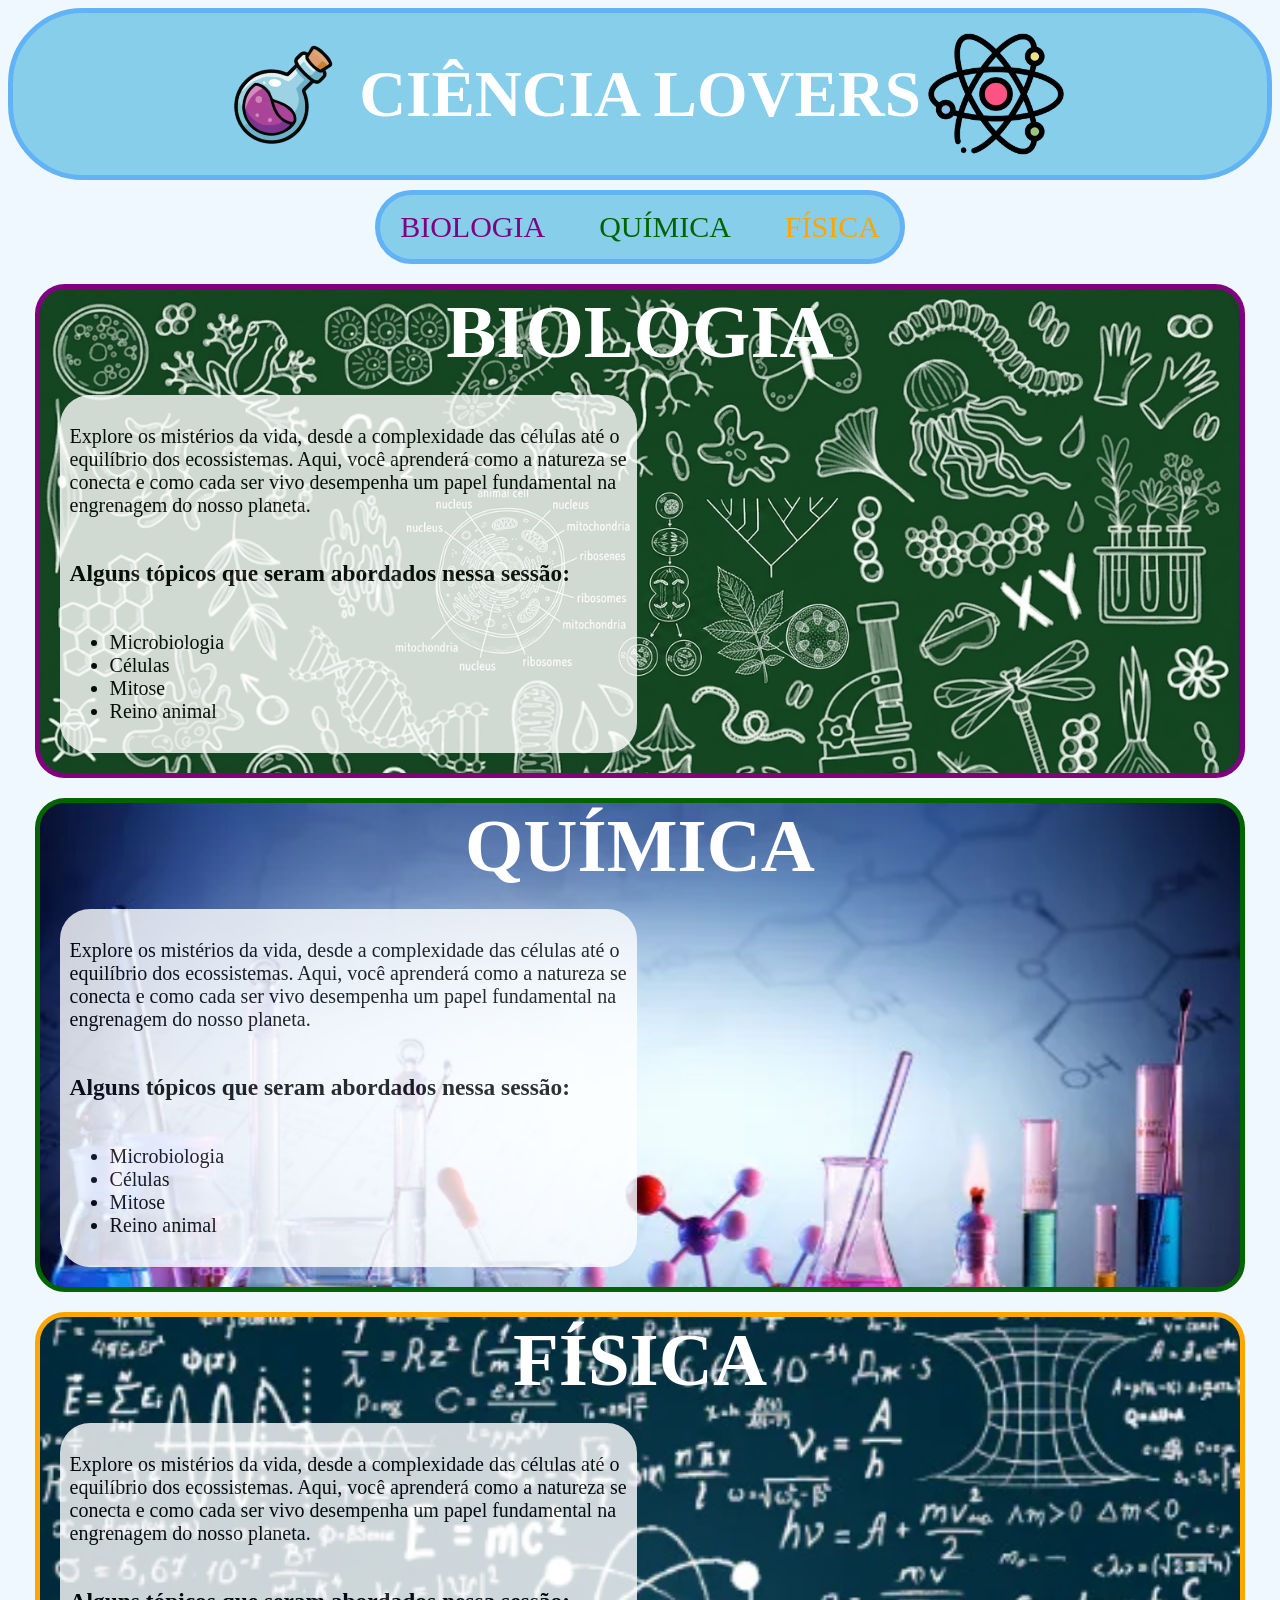
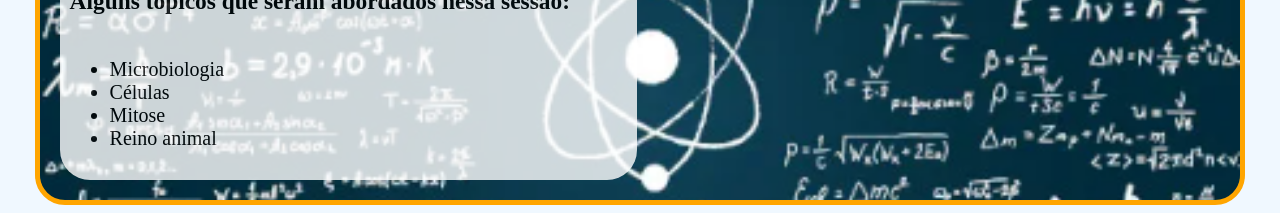
==== index.html @ 88e7d760 "first commit" ====
<!DOCTYPE html>
<html lang="pt-br">

<head>
    <meta charset="UTF-8">
    <meta name="viewport" content="width=device-width, initial-scale=1.0">
    <link rel="stylesheet" href="style.css" type="text/css">
    <title>Início</title>
</head>

<body>
    <header>
        <img src="Poçãos.png" alt="Foto poção" class="Img1">
        <h1>Ciência Lovers</h1>
        <img src="Átomo.png" alt="Foto átomo">
    </header>
    <nav>
        <a href="#bio" class="materias b">Biologia</a>
        <a href="#qui" class="materias q">Química</a>
        <a href="#fis" class="materias f">Física</a>
    </nav>
    <section class="secao biologia" id="bio">
        <h2 class="titulo">BIOLOGIA</h2>
        <div class="conteudo">
            <div class="texto">
                <p>Explore os mistérios da vida, desde a complexidade das células até o <br>
                    equilíbrio dos ecossistemas. Aqui, você aprenderá como a natureza se <br>
                    conecta e como cada ser vivo desempenha um papel fundamental na <br>
                    engrenagem do nosso planeta.
                </p>
                <h3>Alguns tópicos que seram abordados nessa sessão: </h3>
                <ul>
                    <li>Microbiologia</li>
                    <li>Células</li>
                    <li>Mitose</li>
                    <li>Reino animal</li>
                </ul>
            </div>
        </div>
    </section>
    <section class="secao quimica" id="qui">
        <h2 class="titulo">QUÍMICA</h2>
        <div class="conteudo">
            <div class="texto">
                <p>Explore os mistérios da vida, desde a complexidade das células até o <br>
                    equilíbrio dos ecossistemas. Aqui, você aprenderá como a natureza se <br>
                    conecta e como cada ser vivo desempenha um papel fundamental na <br>
                    engrenagem do nosso planeta.
                </p>
                <h3>Alguns tópicos que seram abordados nessa sessão: </h3>
                <ul>
                    <li>Microbiologia</li>
                    <li>Células</li>
                    <li>Mitose</li>
                    <li>Reino animal</li>
                </ul>
            </div>
        </div>
    </section>
    <section class="secao fisica" id="fis">
        <h2 class="titulo">FÍSICA</h2>
        <div class="conteudo">
            <div class="texto">
                <p>Explore os mistérios da vida, desde a complexidade das células até o <br>
                    equilíbrio dos ecossistemas. Aqui, você aprenderá como a natureza se <br>
                    conecta e como cada ser vivo desempenha um papel fundamental na <br>
                    engrenagem do nosso planeta.
                </p>
                <h3>Alguns tópicos que seram abordados nessa sessão: </h3>
                <ul>
                    <li>Microbiologia</li>
                    <li>Células</li>
                    <li>Mitose</li>
                    <li>Reino animal</li>
                </ul>
            </div>
        </div>
    </section>
</body>

</html>
---- style.css ----
body {
    background-color: aliceblue;
}
header {
    display: flex;
    justify-content: center;
    align-items: center;
    background-color: skyblue;
    border: 5px solid rgba(98, 179, 245, 1);
    border-radius: 75px
}
header h1 {
    font-size: 65px;
    text-transform: uppercase;
    color: white;
}
header img {
    width: 150px;
}
.Img1{
    transform: rotate(45deg);
}
.materias {
    text-transform: uppercase;
    font-size: 30px;
    text-decoration: none;
}

.b:link, .b:visited { color: purple }
.q:link, .q:visited { color: darkgreen}
.f:link, .f:visited{ color: orange }

nav {
    display: block;
    align-items: center;
    text-align: center;
    background-color: skyblue;
    border: 5px solid rgba(98, 179, 245, 1);
    border-radius: 75px;
    width: fit-content;
    margin-top: 10px;
    margin-left: auto;
    margin-right: auto;
    word-spacing: 50px;
    padding: 15px 20px 15px 20px;
}
nav h1 {
    color: white;
}

.biologia { background-color: orchid; }
.quimica { background-color: greenyellow; }
.fisica { background-color: orange; }

.secao {
    margin-top: 20px;
    border-radius: 30px;
    align-items: center;
    width: 95%;
    margin-left: auto;
    margin-right: auto;
    color: black;
}

.titulo {
    margin-top: 0;
    margin-bottom: 0;
    font-size: 75px;
    text-align: center;
    color: white;
}

.conteudo {
    display: flex;
    flex-direction: row;
    padding: 20px;
    align-items: center;
}

.texto {
    display: flex;
    flex-direction: column;
    font-size:20px;
    background-color: white;
    border-radius: 30px;
    padding: 10px;
    filter: opacity(0.8);
}

.biologia { 
    background-image: url('bio.png');
    background-repeat: no-repeat;
    background-size: cover;
    border: 5px solid purple;
}
.quimica {
    background-image: url('qui.webp');
    background-repeat: no-repeat;
    background-size: cover;
    border: 5px solid darkgreen;
}
.fisica {
    background-image: url('fis.png');
    background-repeat: no-repeat;
    background-size: cover;
    border: 5px solid orange;
}




@media (max-width: 768px) {
    .titulo {
    margin-top: 0;
    margin-bottom: 0;
    font-size: 75px;
    text-align: center;
    color: pink;
}
}
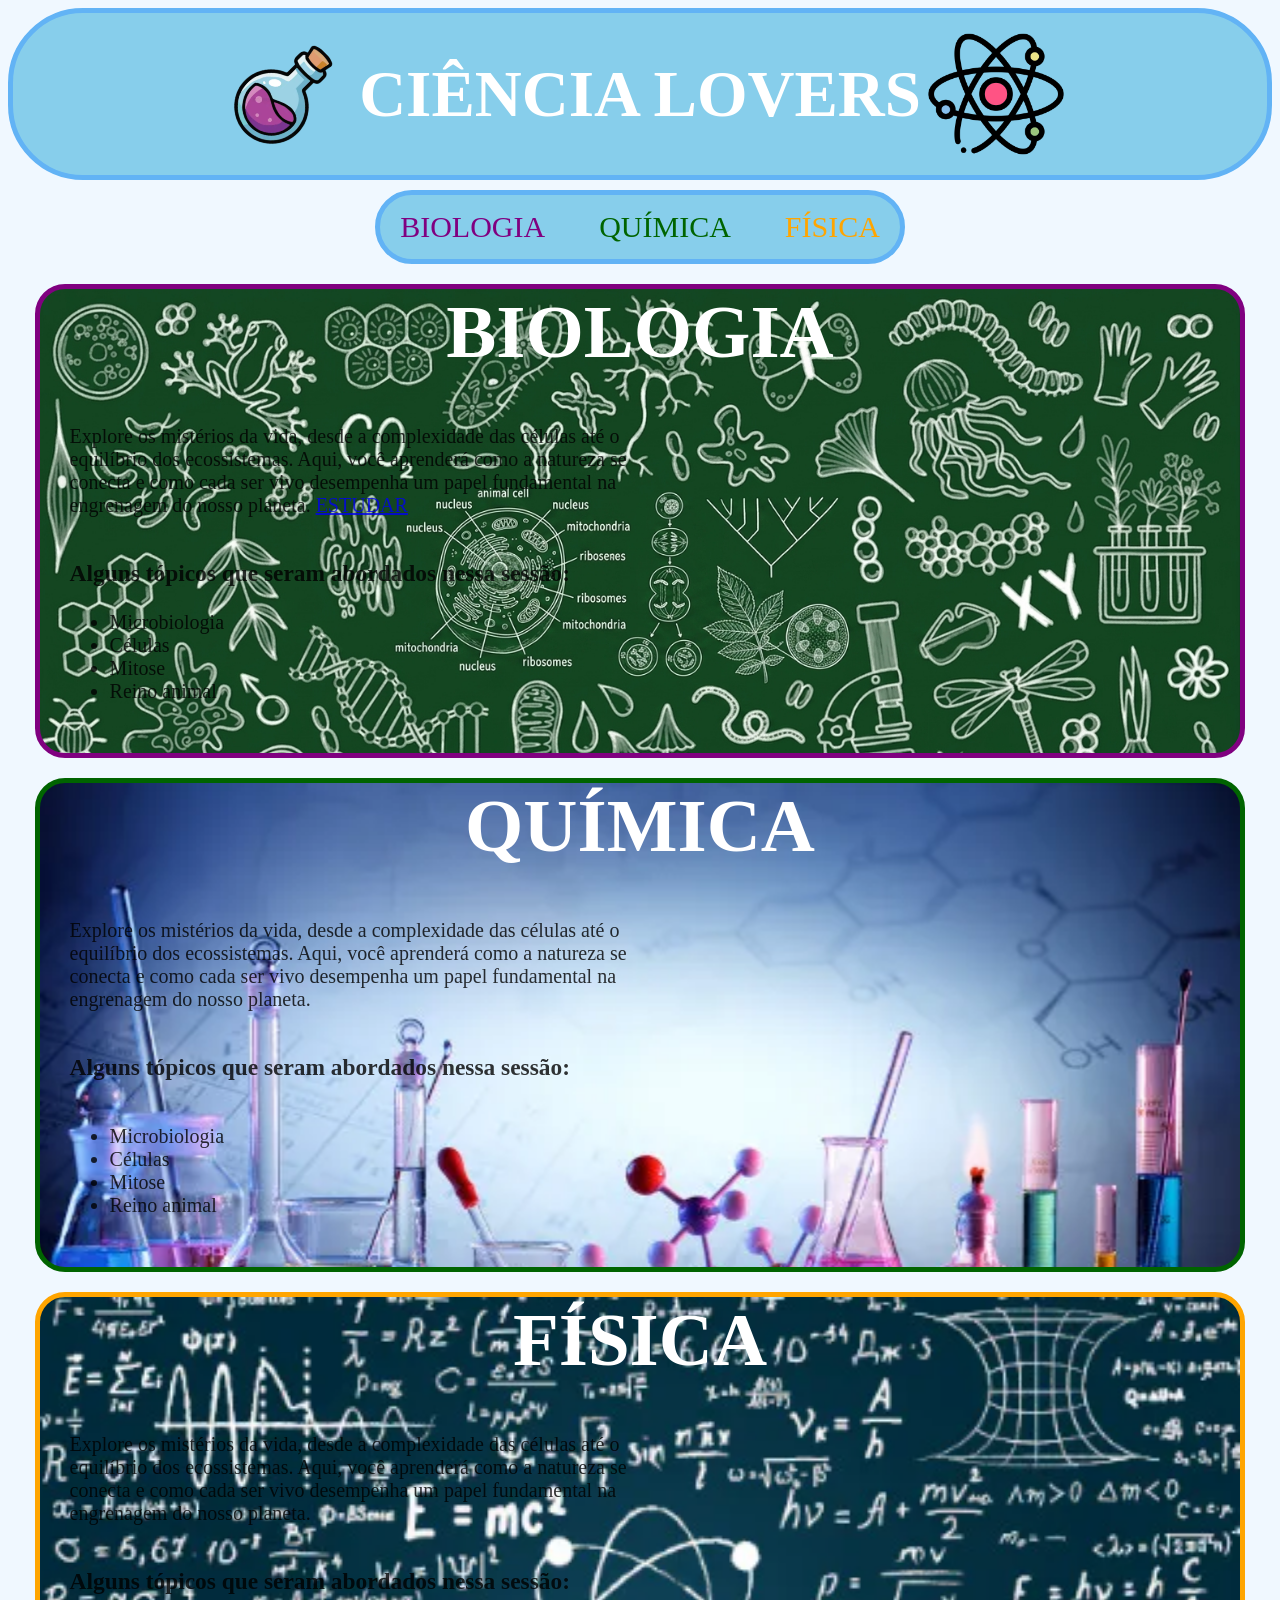
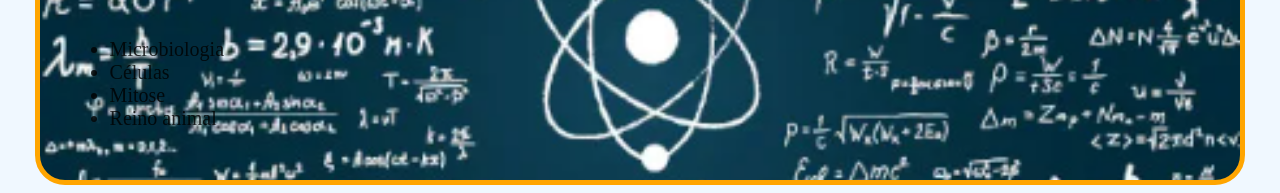
==== commit dcf97db2: "at" ====
--- a/index.html
+++ b/index.html
@@ -23,18 +23,23 @@
         <h2 class="titulo">BIOLOGIA</h2>
         <div class="conteudo">
             <div class="texto">
-                <p>Explore os mistérios da vida, desde a complexidade das células até o <br>
-                    equilíbrio dos ecossistemas. Aqui, você aprenderá como a natureza se <br>
-                    conecta e como cada ser vivo desempenha um papel fundamental na <br>
-                    engrenagem do nosso planeta.
-                </p>
-                <h3>Alguns tópicos que seram abordados nessa sessão: </h3>
-                <ul>
-                    <li>Microbiologia</li>
-                    <li>Células</li>
-                    <li>Mitose</li>
-                    <li>Reino animal</li>
-                </ul>
+                <div class="caixa1">
+                    <p>Explore os mistérios da vida, desde a complexidade das células até o <br>
+                        equilíbrio dos ecossistemas. Aqui, você aprenderá como a natureza se <br>
+                        conecta e como cada ser vivo desempenha um papel fundamental na <br>
+                        engrenagem do nosso planeta.
+                        <a href="biologia.html" class="estudar">ESTUDAR</a>
+                    </p>
+                </div>
+                <div class="caixa2">
+                    <h3>Alguns tópicos que seram abordados nessa sessão: </h3>
+                    <ul>
+                        <li>Microbiologia</li>
+                        <li>Células</li>
+                        <li>Mitose</li>
+                        <li>Reino animal</li>
+                    </ul>
+                </div>
             </div>
         </div>
     </section>
--- a/style.css
+++ b/style.css
@@ -1,7 +1,7 @@
-
 body {
     background-color: aliceblue;
 }
+
 header {
     display: flex;
     justify-content: center;
@@ -10,26 +10,41 @@
     border: 5px solid rgba(98, 179, 245, 1);
     border-radius: 75px
 }
+
 header h1 {
     font-size: 65px;
     text-transform: uppercase;
     color: white;
 }
+
 header img {
     width: 150px;
 }
-.Img1{
+
+.Img1 {
     transform: rotate(45deg);
 }
+
 .materias {
     text-transform: uppercase;
     font-size: 30px;
     text-decoration: none;
 }
 
-.b:link, .b:visited { color: purple }
-.q:link, .q:visited { color: darkgreen}
-.f:link, .f:visited{ color: orange }
+.b:link,
+.b:visited {
+    color: purple
+}
+
+.q:link,
+.q:visited {
+    color: darkgreen
+}
+
+.f:link,
+.f:visited {
+    color: orange
+}
 
 nav {
     display: block;
@@ -45,13 +60,18 @@
     word-spacing: 50px;
     padding: 15px 20px 15px 20px;
 }
-nav h1 {
-    color: white;
-}
-
-.biologia { background-color: orchid; }
-.quimica { background-color: greenyellow; }
-.fisica { background-color: orange; }
+
+.biologia {
+    background-color: orchid;
+}
+
+.quimica {
+    background-color: greenyellow;
+}
+
+.fisica {
+    background-color: orange;
+}
 
 .secao {
     margin-top: 20px;
@@ -81,25 +101,27 @@
 .texto {
     display: flex;
     flex-direction: column;
-    font-size:20px;
-    background-color: white;
+    font-size: 20px;
+    background-color: transparent;
     border-radius: 30px;
     padding: 10px;
     filter: opacity(0.8);
 }
 
-.biologia { 
+.biologia {
     background-image: url('bio.png');
     background-repeat: no-repeat;
     background-size: cover;
     border: 5px solid purple;
 }
+
 .quimica {
     background-image: url('qui.webp');
     background-repeat: no-repeat;
     background-size: cover;
     border: 5px solid darkgreen;
 }
+
 .fisica {
     background-image: url('fis.png');
     background-repeat: no-repeat;
@@ -111,11 +133,143 @@
 
 
 @media (max-width: 768px) {
+    body {
+        background-color: white;
+    }
+
+    header {
+        display: flex;
+        justify-content: center;
+        align-items: center;
+        background-color: skyblue;
+        border: 5px solid rgba(98, 179, 245, 1);
+        border-radius: 75px
+    }
+
+    header h1 {
+        font-size: 25px;
+        text-transform: uppercase;
+        color: white;
+    }
+
+    header img {
+        width: 50px;
+    }
+
+    .Img1 {
+        transform: rotate(45deg);
+    }
+
+    .materias {
+        text-transform: uppercase;
+        font-size: 30px;
+        text-decoration: none;
+    }
+
+    .b:link,
+    .b:visited {
+        color: purple
+    }
+
+    .q:link,
+    .q:visited {
+        color: darkgreen
+    }
+
+    .f:link,
+    .f:visited {
+        color: orange
+    }
+
+    nav {
+        display: block;
+        align-items: center;
+        text-align: center;
+        background-color: skyblue;
+        border: 5px solid rgba(98, 179, 245, 1);
+        border-radius: 75px;
+        width: fit-content;
+        margin-top: 10px;
+        margin-left: auto;
+        margin-right: auto;
+        word-spacing: 50px;
+        padding: 15px 20px 15px 20px;
+    }
+
+    .biologia {
+        background-color: orchid;
+    }
+
+    .quimica {
+        background-color: greenyellow;
+    }
+
+    .fisica {
+        background-color: orange;
+    }
+
+    .secao {
+        margin-top: 20px;
+        border-radius: 30px;
+        align-items: center;
+        width: 95%;
+        margin-left: auto;
+        margin-right: auto;
+        color: black;
+    }
+
     .titulo {
-    margin-top: 0;
-    margin-bottom: 0;
-    font-size: 75px;
-    text-align: center;
-    color: pink;
-}
+        margin-top: 0;
+        margin-bottom: 0;
+        font-size: 60px;
+        text-align: center;
+        color: white;
+    }
+
+    .conteudo {
+        display: flex;
+        flex-direction: row;
+        padding: 20px;
+        align-items: center;
+    }
+
+    .texto {
+        display: flex;
+        flex-direction: row;
+        align-items: stretch;
+        width: 100%;
+    }
+    
+    .caixa1, .caixa2 {
+        font-size: 20px;
+        background-color: white;
+        border-radius: 30px;
+        padding: 5px;
+        filter: opacity(0.8);
+        flex: 1;
+        margin: 3px;
+        box-shadow: 0 0 30px rgba(0, 0, 0, 0.9); 
+    }
+
+    .biologia {
+        background-image: url('bio.png');
+        background-repeat: no-repeat;
+        background-size: cover;
+        border: 5px solid purple;
+    }
+
+    .quimica {
+        background-image: url('qui.webp');
+        background-repeat: no-repeat;
+        background-size: cover;
+        border: 5px solid darkgreen;
+    }
+
+    .fisica {
+        background-image: url('fis.png');
+        background-repeat: no-repeat;
+        background-size: cover;
+        border: 5px solid orange;
+    }
+
 }
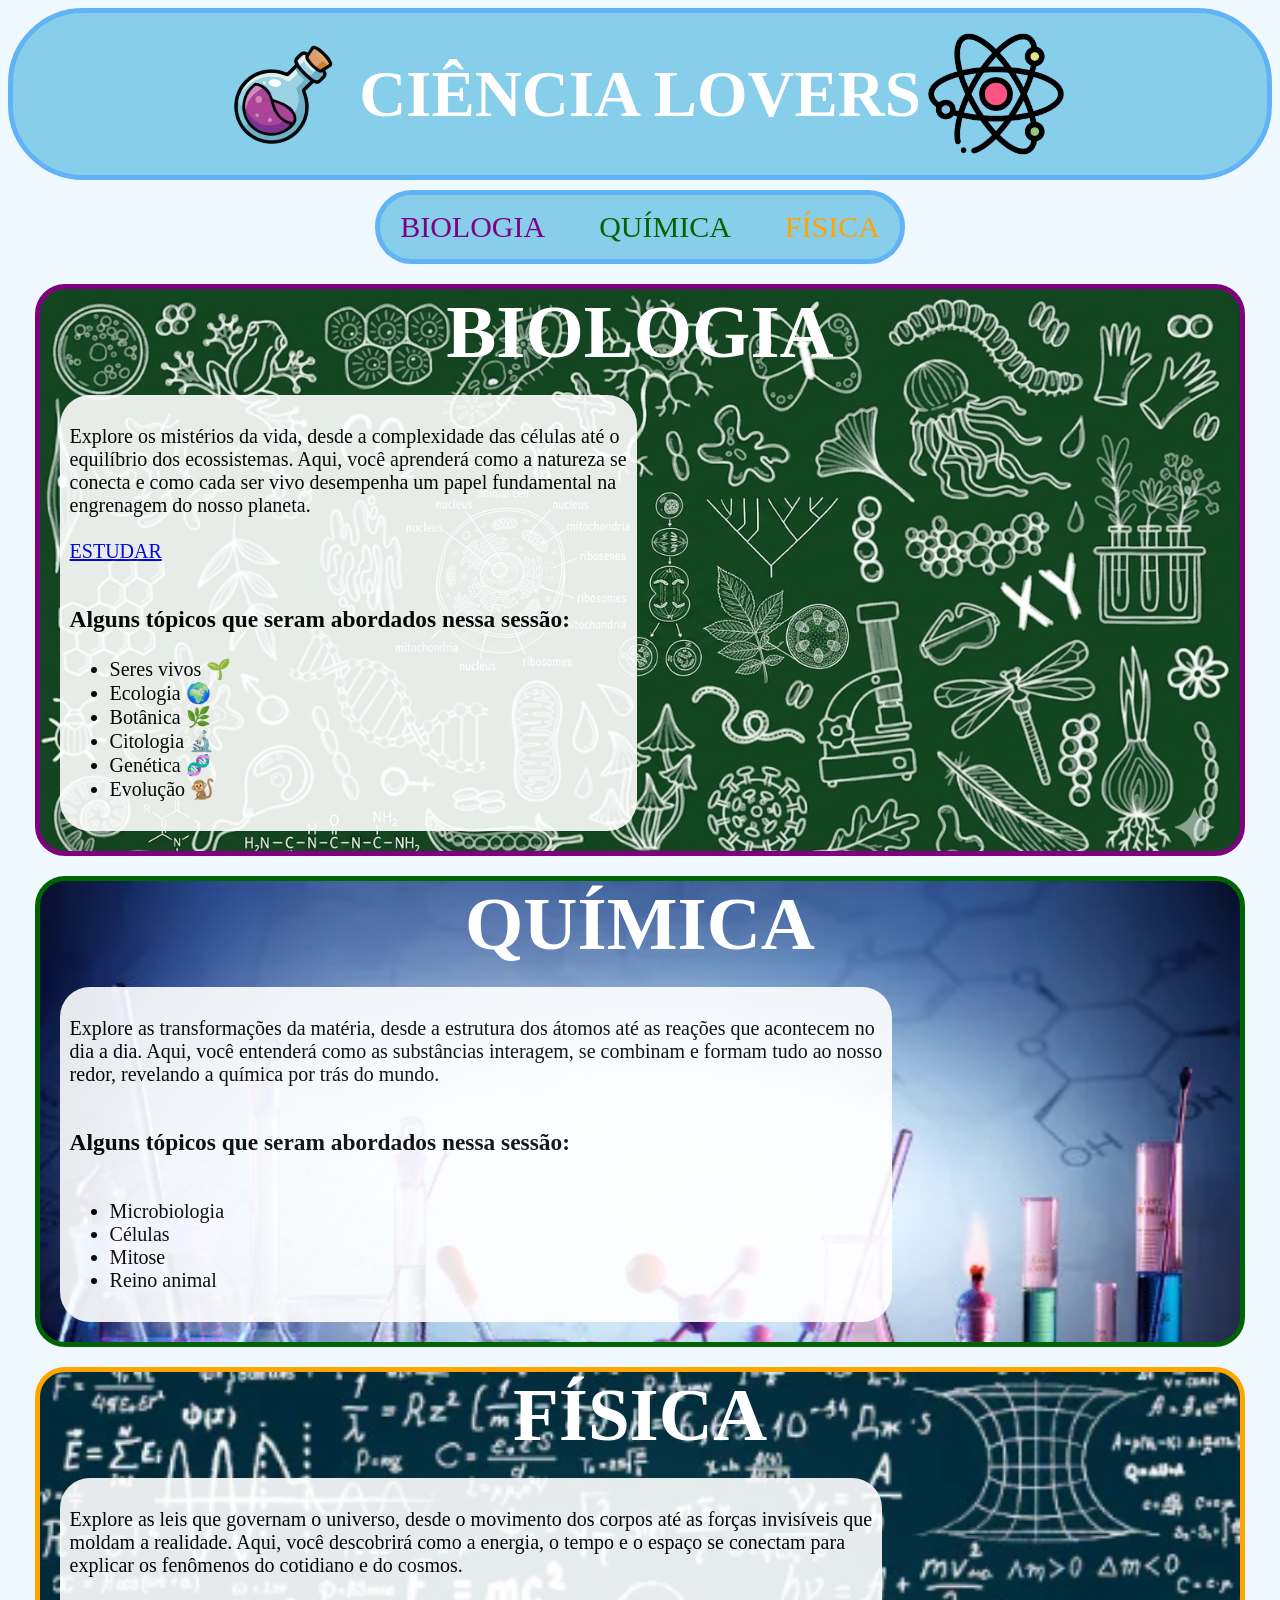
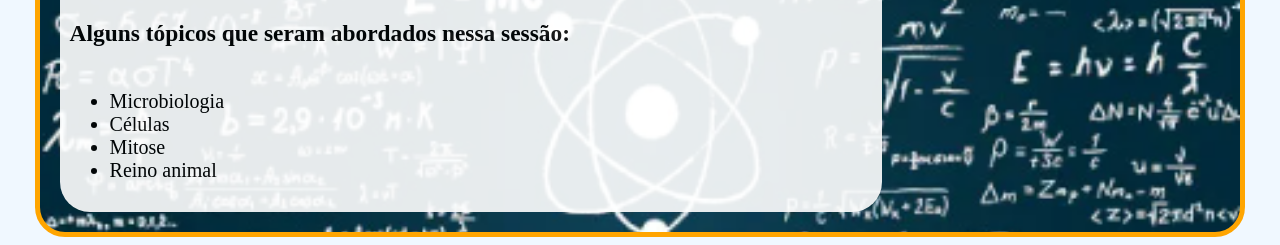
==== commit 0f49eaef: "l" ====
--- a/index.html
+++ b/index.html
@@ -27,17 +27,19 @@
                     <p>Explore os mistérios da vida, desde a complexidade das células até o <br>
                         equilíbrio dos ecossistemas. Aqui, você aprenderá como a natureza se <br>
                         conecta e como cada ser vivo desempenha um papel fundamental na <br>
-                        engrenagem do nosso planeta.
+                        engrenagem do nosso planeta. <br><br>
                         <a href="biologia.html" class="estudar">ESTUDAR</a>
                     </p>
                 </div>
                 <div class="caixa2">
                     <h3>Alguns tópicos que seram abordados nessa sessão: </h3>
                     <ul>
-                        <li>Microbiologia</li>
-                        <li>Células</li>
-                        <li>Mitose</li>
-                        <li>Reino animal</li>
+                        <li>Seres vivos 🌱</li>
+                        <li>Ecologia 🌍</li>
+                        <li>Botânica 🌿</li>
+                        <li>Citologia 🔬</li>
+                        <li>Genética 🧬</li>
+                        <li>Evolução 🐒</li>
                     </ul>
                 </div>
             </div>
@@ -47,10 +49,11 @@
         <h2 class="titulo">QUÍMICA</h2>
         <div class="conteudo">
             <div class="texto">
-                <p>Explore os mistérios da vida, desde a complexidade das células até o <br>
-                    equilíbrio dos ecossistemas. Aqui, você aprenderá como a natureza se <br>
-                    conecta e como cada ser vivo desempenha um papel fundamental na <br>
-                    engrenagem do nosso planeta.
+                <p>Explore as transformações da matéria, desde a estrutura dos átomos até as reações que acontecem no
+                    <br>
+                    dia a dia. Aqui, você entenderá como as substâncias interagem, se combinam e formam tudo ao nosso
+                    <br>
+                    redor, revelando a química por trás do mundo. <br>
                 </p>
                 <h3>Alguns tópicos que seram abordados nessa sessão: </h3>
                 <ul>
@@ -66,10 +69,9 @@
         <h2 class="titulo">FÍSICA</h2>
         <div class="conteudo">
             <div class="texto">
-                <p>Explore os mistérios da vida, desde a complexidade das células até o <br>
-                    equilíbrio dos ecossistemas. Aqui, você aprenderá como a natureza se <br>
-                    conecta e como cada ser vivo desempenha um papel fundamental na <br>
-                    engrenagem do nosso planeta.
+                <p>Explore as leis que governam o universo, desde o movimento dos corpos até as forças invisíveis que <br>
+                    moldam a realidade. Aqui, você descobrirá como a energia, o tempo e o espaço se conectam para <br>
+                    explicar os fenômenos do cotidiano e do cosmos. <br>
                 </p>
                 <h3>Alguns tópicos que seram abordados nessa sessão: </h3>
                 <ul>
--- a/style.css
+++ b/style.css
@@ -102,10 +102,10 @@
     display: flex;
     flex-direction: column;
     font-size: 20px;
-    background-color: transparent;
+    background-color: white;
     border-radius: 30px;
     padding: 10px;
-    filter: opacity(0.8);
+    filter: opacity(0.9);
 }
 
 .biologia {
@@ -130,12 +130,14 @@
 }
 
 
-
+/* CONFIURAÇÕES PARA TELA DE CELULAR */
 
 @media (max-width: 768px) {
     body {
-        background-color: white;
-    }
+        background-color: aliceblue;
+    }
+
+    /* CABEÇALHO */
 
     header {
         display: flex;
@@ -159,6 +161,8 @@
     .Img1 {
         transform: rotate(45deg);
     }
+
+    /* NAVEGAÇÃO */
 
     .materias {
         text-transform: uppercase;
@@ -208,6 +212,8 @@
         background-color: orange;
     }
 
+    /* SESSÕES */
+
     .secao {
         margin-top: 20px;
         border-radius: 30px;
@@ -235,20 +241,43 @@
 
     .texto {
         display: flex;
-        flex-direction: row;
+        flex-direction: column;
         align-items: stretch;
         width: 100%;
-    }
-    
-    .caixa1, .caixa2 {
-        font-size: 20px;
-        background-color: white;
+        background-color: transparent;
+    }
+
+    .caixa1 {
+        margin-bottom: 25px;
+        text-align: center;
+    }
+
+    .estudar {
+        background-color: orchid;
+        text-decoration: none;
+        color: black;
+        border: 1px solid;
         border-radius: 30px;
         padding: 5px;
-        filter: opacity(0.8);
+    }
+    .estudar:hover {
+        background-color: purple;
+    }
+    
+    .caixa1,
+    .caixa2 {
+        font-size: 20px;
+        background-color: rgba(255, 255, 255, 0.9);
+        border-radius: 30px;
+        padding: 5px;
         flex: 1;
-        margin: 3px;
-        box-shadow: 0 0 30px rgba(0, 0, 0, 0.9); 
+        box-shadow: 0 0 30px rgba(0, 0, 0, 0.9);
+        transition: 0.3s;
+    }
+
+    .caixa1:hover,
+    .caixa2:hover {
+        scale: 1.05;
     }
 
     .biologia {
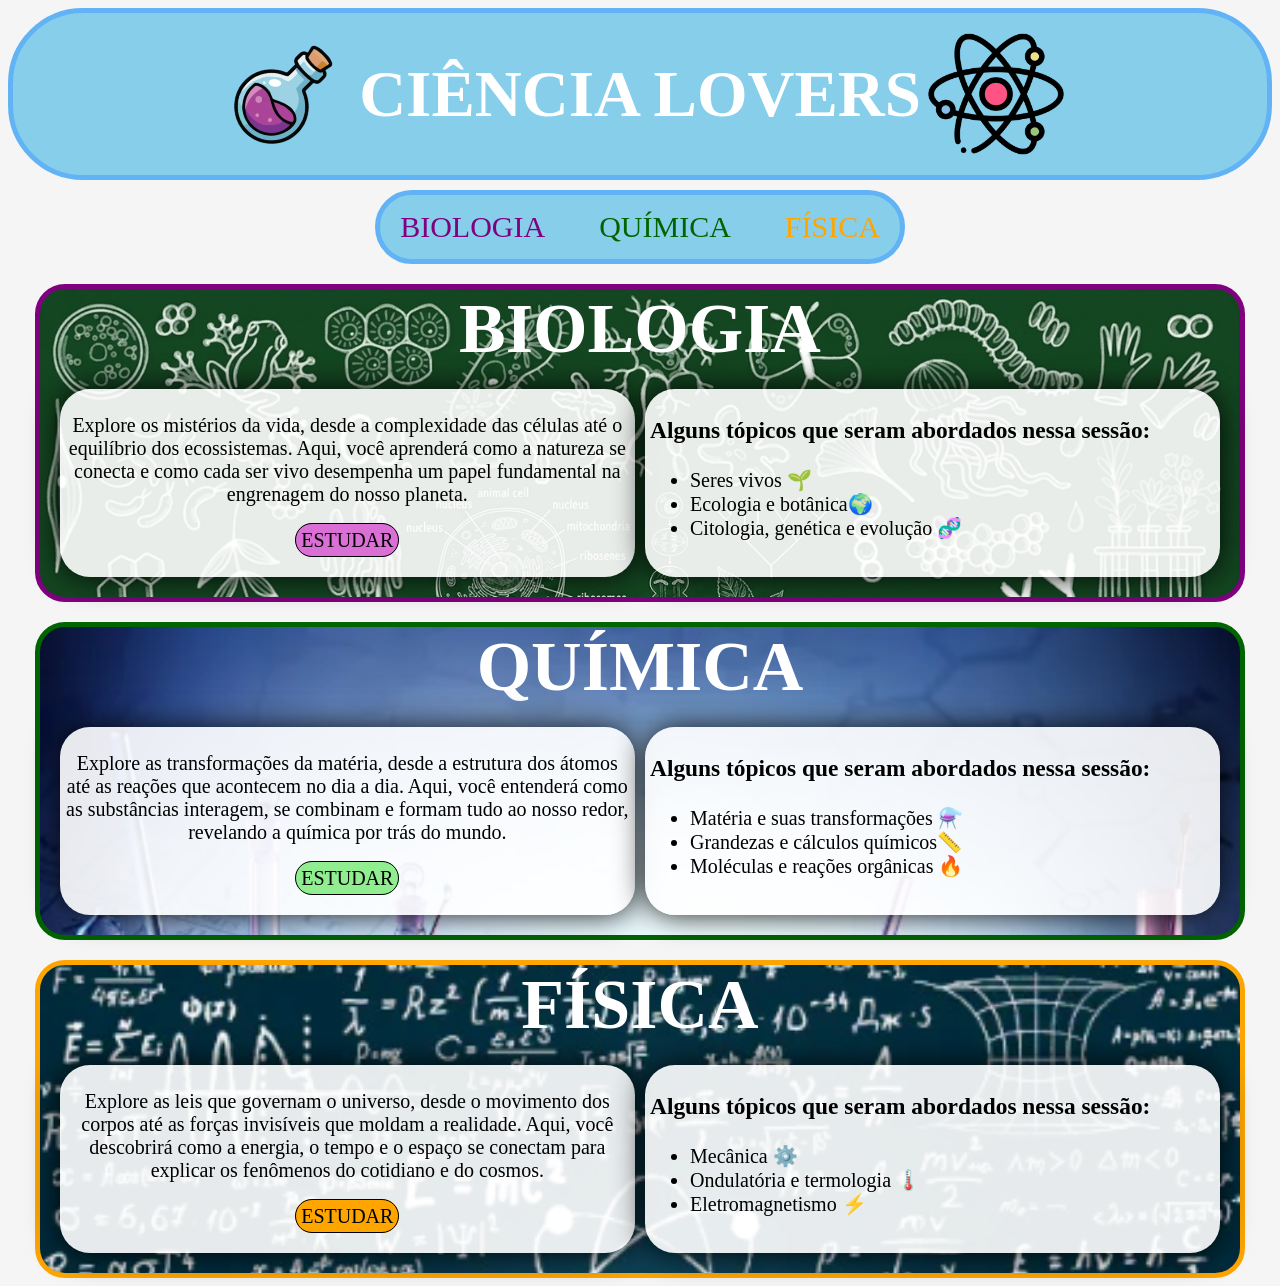
==== commit dd68e358: "t" ====
--- a/index.html
+++ b/index.html
@@ -24,22 +24,19 @@
         <div class="conteudo">
             <div class="texto">
                 <div class="caixa1">
-                    <p>Explore os mistérios da vida, desde a complexidade das células até o <br>
-                        equilíbrio dos ecossistemas. Aqui, você aprenderá como a natureza se <br>
-                        conecta e como cada ser vivo desempenha um papel fundamental na <br>
+                    <p>Explore os mistérios da vida, desde a complexidade das células até o
+                        equilíbrio dos ecossistemas. Aqui, você aprenderá como a natureza se
+                        conecta e como cada ser vivo desempenha um papel fundamental na
                         engrenagem do nosso planeta. <br><br>
-                        <a href="biologia.html" class="estudar">ESTUDAR</a>
+                        <a href="biologia.html" class="estudar1">ESTUDAR</a>
                     </p>
                 </div>
                 <div class="caixa2">
                     <h3>Alguns tópicos que seram abordados nessa sessão: </h3>
                     <ul>
                         <li>Seres vivos 🌱</li>
-                        <li>Ecologia 🌍</li>
-                        <li>Botânica 🌿</li>
-                        <li>Citologia 🔬</li>
-                        <li>Genética 🧬</li>
-                        <li>Evolução 🐒</li>
+                        <li>Ecologia e botânica🌍</li>
+                        <li>Citologia, genética e evolução 🧬</li>
                     </ul>
                 </div>
             </div>
@@ -49,19 +46,21 @@
         <h2 class="titulo">QUÍMICA</h2>
         <div class="conteudo">
             <div class="texto">
-                <p>Explore as transformações da matéria, desde a estrutura dos átomos até as reações que acontecem no
-                    <br>
-                    dia a dia. Aqui, você entenderá como as substâncias interagem, se combinam e formam tudo ao nosso
-                    <br>
-                    redor, revelando a química por trás do mundo. <br>
-                </p>
-                <h3>Alguns tópicos que seram abordados nessa sessão: </h3>
-                <ul>
-                    <li>Microbiologia</li>
-                    <li>Células</li>
-                    <li>Mitose</li>
-                    <li>Reino animal</li>
-                </ul>
+                <div class="caixa1">
+                    <p>Explore as transformações da matéria, desde a estrutura dos átomos até as reações que acontecem
+                        no dia a dia. Aqui, você entenderá como as substâncias interagem, se combinam e formam tudo ao
+                        nosso redor, revelando a química por trás do mundo. <br><br>
+                        <a href="quimica.html" class="estudar2">ESTUDAR</a>
+                    </p>
+                </div>
+                <div class="caixa2">
+                    <h3>Alguns tópicos que seram abordados nessa sessão: </h3>
+                    <ul>
+                        <li>Matéria e suas transformações ⚗️</li>
+                        <li>Grandezas e cálculos químicos📏</li>
+                        <li>Moléculas e reações orgânicas 🔥</li>
+                    </ul>
+                </div>
             </div>
         </div>
     </section>
@@ -69,17 +68,22 @@
         <h2 class="titulo">FÍSICA</h2>
         <div class="conteudo">
             <div class="texto">
-                <p>Explore as leis que governam o universo, desde o movimento dos corpos até as forças invisíveis que <br>
-                    moldam a realidade. Aqui, você descobrirá como a energia, o tempo e o espaço se conectam para <br>
-                    explicar os fenômenos do cotidiano e do cosmos. <br>
-                </p>
-                <h3>Alguns tópicos que seram abordados nessa sessão: </h3>
-                <ul>
-                    <li>Microbiologia</li>
-                    <li>Células</li>
-                    <li>Mitose</li>
-                    <li>Reino animal</li>
-                </ul>
+                <div class="caixa1">
+                    <p>Explore as leis que governam o universo, desde o movimento dos corpos até as forças invisíveis
+                        que moldam a realidade. Aqui, você descobrirá como a energia, o tempo e o espaço se conectam
+                        para explicar os fenômenos do cotidiano e do cosmos. <br><br>
+                        <a href="fisica.html" class="estudar3">ESTUDAR</a>
+                    </p>
+
+                </div>
+                <div class="caixa2">
+                    <h3>Alguns tópicos que seram abordados nessa sessão: </h3>
+                    <ul>
+                        <li>Mecânica ⚙️</li>
+                        <li>Ondulatória e termologia 🌡️</li>
+                        <li>Eletromagnetismo ⚡</li>
+                    </ul>
+                </div>
             </div>
         </div>
     </section>
--- a/style.css
+++ b/style.css
@@ -1,5 +1,5 @@
 body {
-    background-color: aliceblue;
+    background-color: whitesmoke;
 }
 
 header {
@@ -73,6 +73,8 @@
     background-color: orange;
 }
 
+/* SESSÇâo */
+
 .secao {
     margin-top: 20px;
     border-radius: 30px;
@@ -86,7 +88,7 @@
 .titulo {
     margin-top: 0;
     margin-bottom: 0;
-    font-size: 75px;
+    font-size: 70px;
     text-align: center;
     color: white;
 }
@@ -95,17 +97,68 @@
     display: flex;
     flex-direction: row;
     padding: 20px;
-    align-items: center;
 }
 
 .texto {
     display: flex;
-    flex-direction: column;
+    flex-direction: row;
+    flex: 1;
+    width: 100%;
+}
+
+.caixa1 {
+    margin-right: 10px;
+    text-align: center;
+}
+
+.estudar1,
+.estudar2,
+.estudar3 {
+    text-decoration: none;
+    color: black;
+    border: 1px solid;
+    border-radius: 30px;
+    padding: 5px;
+}
+
+.estudar1 {
+    background-color: orchid;
+}
+
+.estudar2 {
+    background-color: lightgreen;
+}
+
+.estudar3 {
+    background-color: orange;
+}
+
+.estudar1:hover {
+    background-color: purple;
+}
+
+.estudar2:hover {
+    background-color: green;
+}
+
+.estudar3:hover {
+    background-color: orangered;
+}
+
+.caixa1,
+.caixa2 {
     font-size: 20px;
-    background-color: white;
+    background-color: rgba(255, 255, 255, 0.9);
     border-radius: 30px;
-    padding: 10px;
-    filter: opacity(0.9);
+    padding: 5px;
+    flex: 1;
+    box-shadow: 0 0 30px rgba(0, 0, 0, 0.9);
+    transition: 0.3s;
+}
+
+.caixa1:hover,
+.caixa2:hover {
+    scale: 1.01;
 }
 
 .biologia {
@@ -244,7 +297,6 @@
         flex-direction: column;
         align-items: stretch;
         width: 100%;
-        background-color: transparent;
     }
 
     .caixa1 {
@@ -252,18 +304,40 @@
         text-align: center;
     }
 
-    .estudar {
-        background-color: orchid;
+    .estudar1,
+    .estudar2,
+    .estudar3 {
         text-decoration: none;
         color: black;
         border: 1px solid;
         border-radius: 30px;
         padding: 5px;
     }
-    .estudar:hover {
+
+    .estudar1 {
+        background-color: orchid;
+    }
+
+    .estudar2 {
+        background-color: lightgreen;
+    }
+
+    .estudar3 {
+        background-color: orange;
+    }
+
+    .estudar1:hover {
         background-color: purple;
     }
-    
+
+    .estudar2:hover {
+        background-color: green;
+    }
+
+    .estudar3:hover {
+        background-color: orangered;
+    }
+
     .caixa1,
     .caixa2 {
         font-size: 20px;
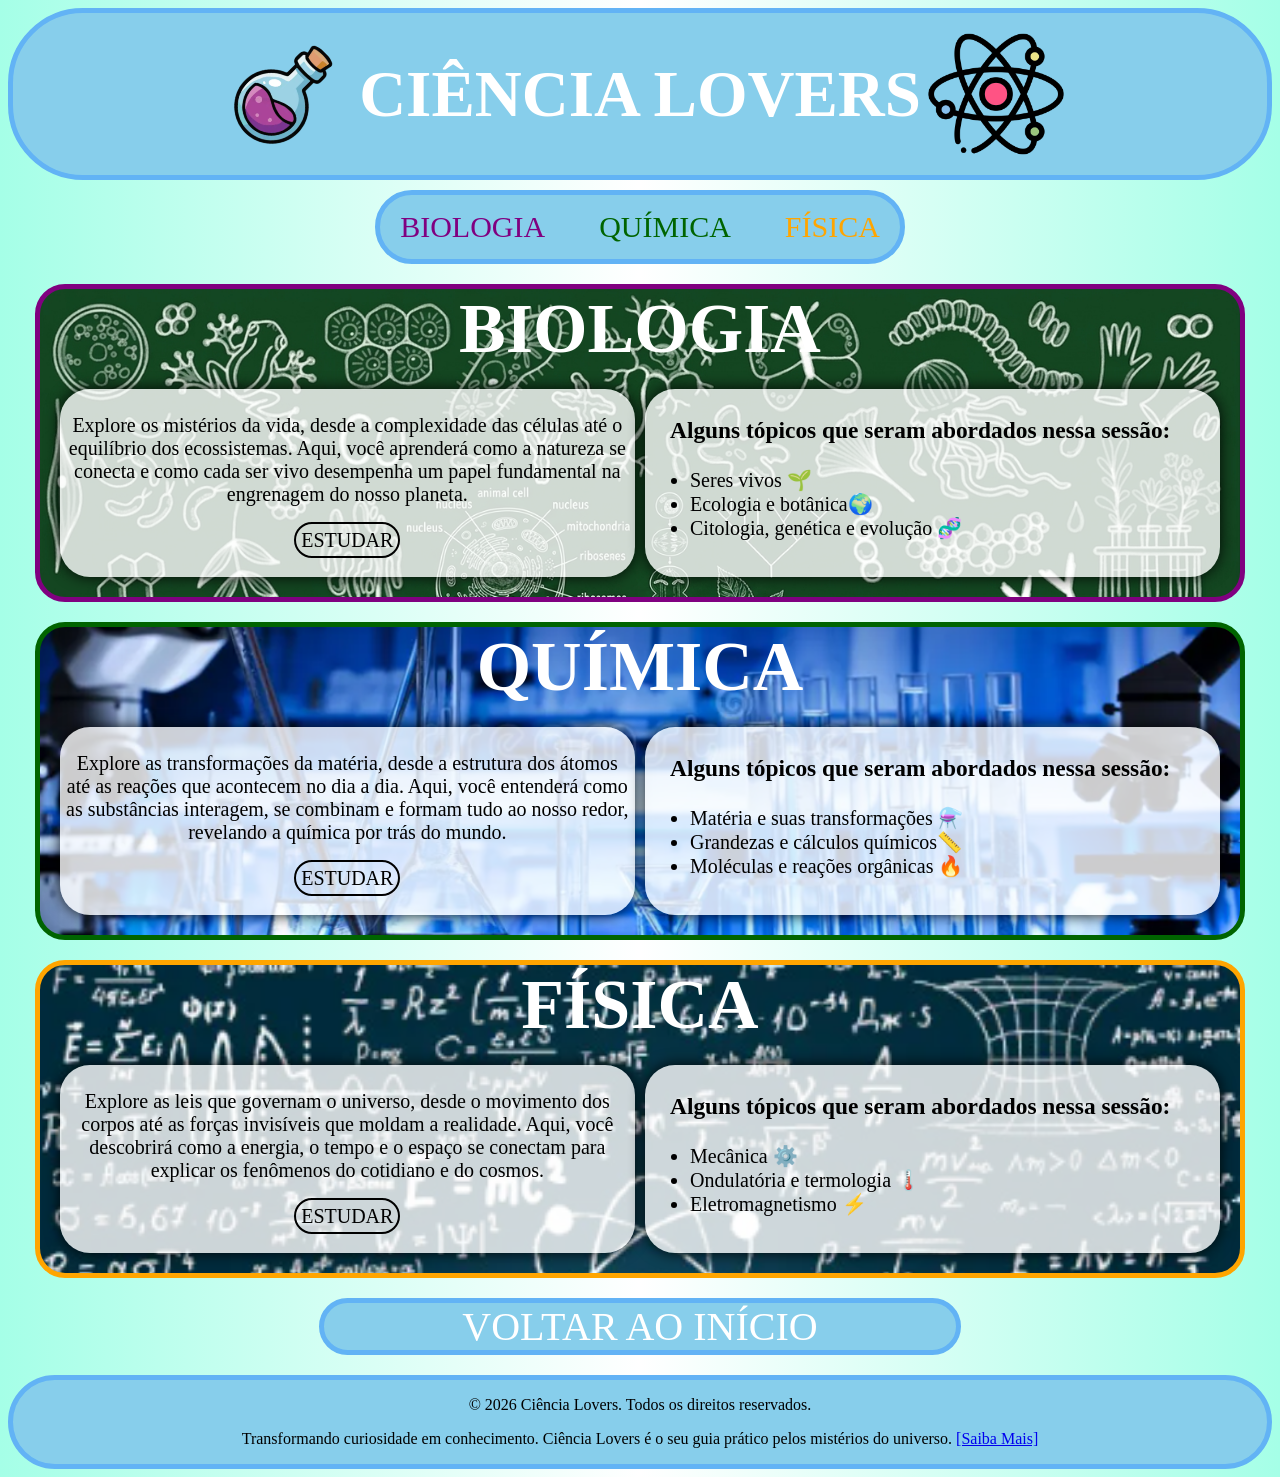
==== commit 1e0e2625: "p" ====
--- a/index.html
+++ b/index.html
@@ -11,7 +11,7 @@
 <body>
     <header>
         <img src="Poçãos.png" alt="Foto poção" class="Img1">
-        <h1>Ciência Lovers</h1>
+        <h1 id="inicio">Ciência Lovers</h1>
         <img src="Átomo.png" alt="Foto átomo">
     </header>
     <nav>
@@ -32,7 +32,7 @@
                     </p>
                 </div>
                 <div class="caixa2">
-                    <h3>Alguns tópicos que seram abordados nessa sessão: </h3>
+                    <h3 class="topicos">Alguns tópicos que seram abordados nessa sessão: </h3>
                     <ul>
                         <li>Seres vivos 🌱</li>
                         <li>Ecologia e botânica🌍</li>
@@ -54,7 +54,7 @@
                     </p>
                 </div>
                 <div class="caixa2">
-                    <h3>Alguns tópicos que seram abordados nessa sessão: </h3>
+                    <h3 class="topicos">Alguns tópicos que seram abordados nessa sessão: </h3>
                     <ul>
                         <li>Matéria e suas transformações ⚗️</li>
                         <li>Grandezas e cálculos químicos📏</li>
@@ -77,7 +77,7 @@
 
                 </div>
                 <div class="caixa2">
-                    <h3>Alguns tópicos que seram abordados nessa sessão: </h3>
+                    <h3 class="topicos">Alguns tópicos que seram abordados nessa sessão: </h3>
                     <ul>
                         <li>Mecânica ⚙️</li>
                         <li>Ondulatória e termologia 🌡️</li>
@@ -87,6 +87,14 @@
             </div>
         </div>
     </section>
+    <div class="voltar">
+        <a href="#inicio" class="botaovoltar">Voltar ao início</a>
+    </div>
+    <footer>
+        <p> &copy 2026 Ciência Lovers. Todos os direitos reservados. </p>
+        <p>Transformando curiosidade em conhecimento. Ciência Lovers é o seu guia prático pelos mistérios do universo. <a href="saiba-mais.html">[Saiba Mais]</a>
+        </p>
+    </footer>
 </body>
 
 </html>
--- a/style.css
+++ b/style.css
@@ -1,6 +1,8 @@
 body {
-    background-color: whitesmoke;
-}
+    background: linear-gradient(90deg, #a5ffe7, #fff, #a5ffe7);
+}
+
+/* CABEÇALHO */
 
 header {
     display: flex;
@@ -24,6 +26,8 @@
 .Img1 {
     transform: rotate(45deg);
 }
+
+/* MENU */
 
 .materias {
     text-transform: uppercase;
@@ -73,7 +77,7 @@
     background-color: orange;
 }
 
-/* SESSÇâo */
+/* SESSÃO */
 
 .secao {
     margin-top: 20px;
@@ -116,43 +120,31 @@
 .estudar3 {
     text-decoration: none;
     color: black;
-    border: 1px solid;
+    border: 2px solid;
     border-radius: 30px;
     padding: 5px;
 }
 
 .estudar1 {
-    background-color: orchid;
+    background-color: transparent;
 }
 
 .estudar2 {
-    background-color: lightgreen;
+    background-color: transparent;
 }
 
 .estudar3 {
-    background-color: orange;
-}
-
-.estudar1:hover {
-    background-color: purple;
-}
-
-.estudar2:hover {
-    background-color: green;
-}
-
-.estudar3:hover {
-    background-color: orangered;
+    background-color: transparent;
 }
 
 .caixa1,
 .caixa2 {
     font-size: 20px;
-    background-color: rgba(255, 255, 255, 0.9);
+    background-color: rgba(255, 255, 255, 0.8);
     border-radius: 30px;
     padding: 5px;
     flex: 1;
-    box-shadow: 0 0 30px rgba(0, 0, 0, 0.9);
+    box-shadow: 0 0 15px rgba(0, 0, 0, 0.9);
     transition: 0.3s;
 }
 
@@ -169,7 +161,7 @@
 }
 
 .quimica {
-    background-image: url('qui.webp');
+    background-image: url('quimica2.png');
     background-repeat: no-repeat;
     background-size: cover;
     border: 5px solid darkgreen;
@@ -182,197 +174,74 @@
     border: 5px solid orange;
 }
 
+.topicos {
+    padding-left: 20px;
+}
+
+/* RODAPÉ */
+.voltar {
+    margin-top: 20px;
+    text-align: center;
+    background-color: skyblue;
+    border: 5px solid rgba(98, 179, 245, 1);
+    border-radius: 75px;
+    width: 50%;
+    margin-left: auto;
+    margin-right: auto;
+
+}
+
+.botaovoltar {
+    font-size: 40px;
+    text-decoration: none;
+    color: #fff;
+    text-transform: uppercase;
+}
+
+footer {
+    margin-top: 20px;
+    text-align: center;
+    background-color: skyblue;
+    border: 5px solid rgba(98, 179, 245, 1);
+    border-radius: 75px;
+}
 
 /* CONFIURAÇÕES PARA TELA DE CELULAR */
 
 @media (max-width: 768px) {
-    body {
-        background-color: aliceblue;
-    }
-
-    /* CABEÇALHO */
-
-    header {
-        display: flex;
-        justify-content: center;
-        align-items: center;
-        background-color: skyblue;
-        border: 5px solid rgba(98, 179, 245, 1);
-        border-radius: 75px
-    }
 
     header h1 {
         font-size: 25px;
-        text-transform: uppercase;
-        color: white;
     }
 
     header img {
         width: 50px;
     }
 
-    .Img1 {
-        transform: rotate(45deg);
-    }
-
-    /* NAVEGAÇÃO */
-
-    .materias {
-        text-transform: uppercase;
-        font-size: 30px;
-        text-decoration: none;
-    }
-
-    .b:link,
-    .b:visited {
-        color: purple
-    }
-
-    .q:link,
-    .q:visited {
-        color: darkgreen
-    }
-
-    .f:link,
-    .f:visited {
-        color: orange
-    }
-
-    nav {
-        display: block;
+    .titulo {
+        font-size: 60px;
+    }
+
+    .conteudo {
+        flex-direction: row;
         align-items: center;
-        text-align: center;
-        background-color: skyblue;
-        border: 5px solid rgba(98, 179, 245, 1);
-        border-radius: 75px;
-        width: fit-content;
-        margin-top: 10px;
-        margin-left: auto;
-        margin-right: auto;
-        word-spacing: 50px;
-        padding: 15px 20px 15px 20px;
-    }
-
-    .biologia {
-        background-color: orchid;
-    }
-
-    .quimica {
-        background-color: greenyellow;
-    }
-
-    .fisica {
-        background-color: orange;
-    }
-
-    /* SESSÕES */
-
-    .secao {
-        margin-top: 20px;
-        border-radius: 30px;
-        align-items: center;
-        width: 95%;
-        margin-left: auto;
-        margin-right: auto;
-        color: black;
-    }
-
-    .titulo {
-        margin-top: 0;
-        margin-bottom: 0;
-        font-size: 60px;
-        text-align: center;
-        color: white;
-    }
-
-    .conteudo {
-        display: flex;
-        flex-direction: row;
-        padding: 20px;
-        align-items: center;
     }
 
     .texto {
-        display: flex;
         flex-direction: column;
         align-items: stretch;
-        width: 100%;
     }
 
     .caixa1 {
         margin-bottom: 25px;
-        text-align: center;
-    }
-
-    .estudar1,
-    .estudar2,
-    .estudar3 {
-        text-decoration: none;
-        color: black;
-        border: 1px solid;
-        border-radius: 30px;
-        padding: 5px;
-    }
-
-    .estudar1 {
-        background-color: orchid;
-    }
-
-    .estudar2 {
-        background-color: lightgreen;
-    }
-
-    .estudar3 {
-        background-color: orange;
-    }
-
-    .estudar1:hover {
-        background-color: purple;
-    }
-
-    .estudar2:hover {
-        background-color: green;
-    }
-
-    .estudar3:hover {
-        background-color: orangered;
-    }
-
-    .caixa1,
-    .caixa2 {
-        font-size: 20px;
-        background-color: rgba(255, 255, 255, 0.9);
-        border-radius: 30px;
-        padding: 5px;
-        flex: 1;
-        box-shadow: 0 0 30px rgba(0, 0, 0, 0.9);
-        transition: 0.3s;
-    }
-
-    .caixa1:hover,
-    .caixa2:hover {
-        scale: 1.05;
-    }
-
-    .biologia {
-        background-image: url('bio.png');
-        background-repeat: no-repeat;
-        background-size: cover;
-        border: 5px solid purple;
-    }
-
-    .quimica {
-        background-image: url('qui.webp');
-        background-repeat: no-repeat;
-        background-size: cover;
-        border: 5px solid darkgreen;
-    }
-
-    .fisica {
-        background-image: url('fis.png');
-        background-repeat: no-repeat;
-        background-size: cover;
-        border: 5px solid orange;
-    }
-
+    }
+
+    footer {
+        line-height: 20px;
+        font-size: 15px;
+    }
+
+    .botaovoltar {
+        font-size: 25px;
+    }
 }
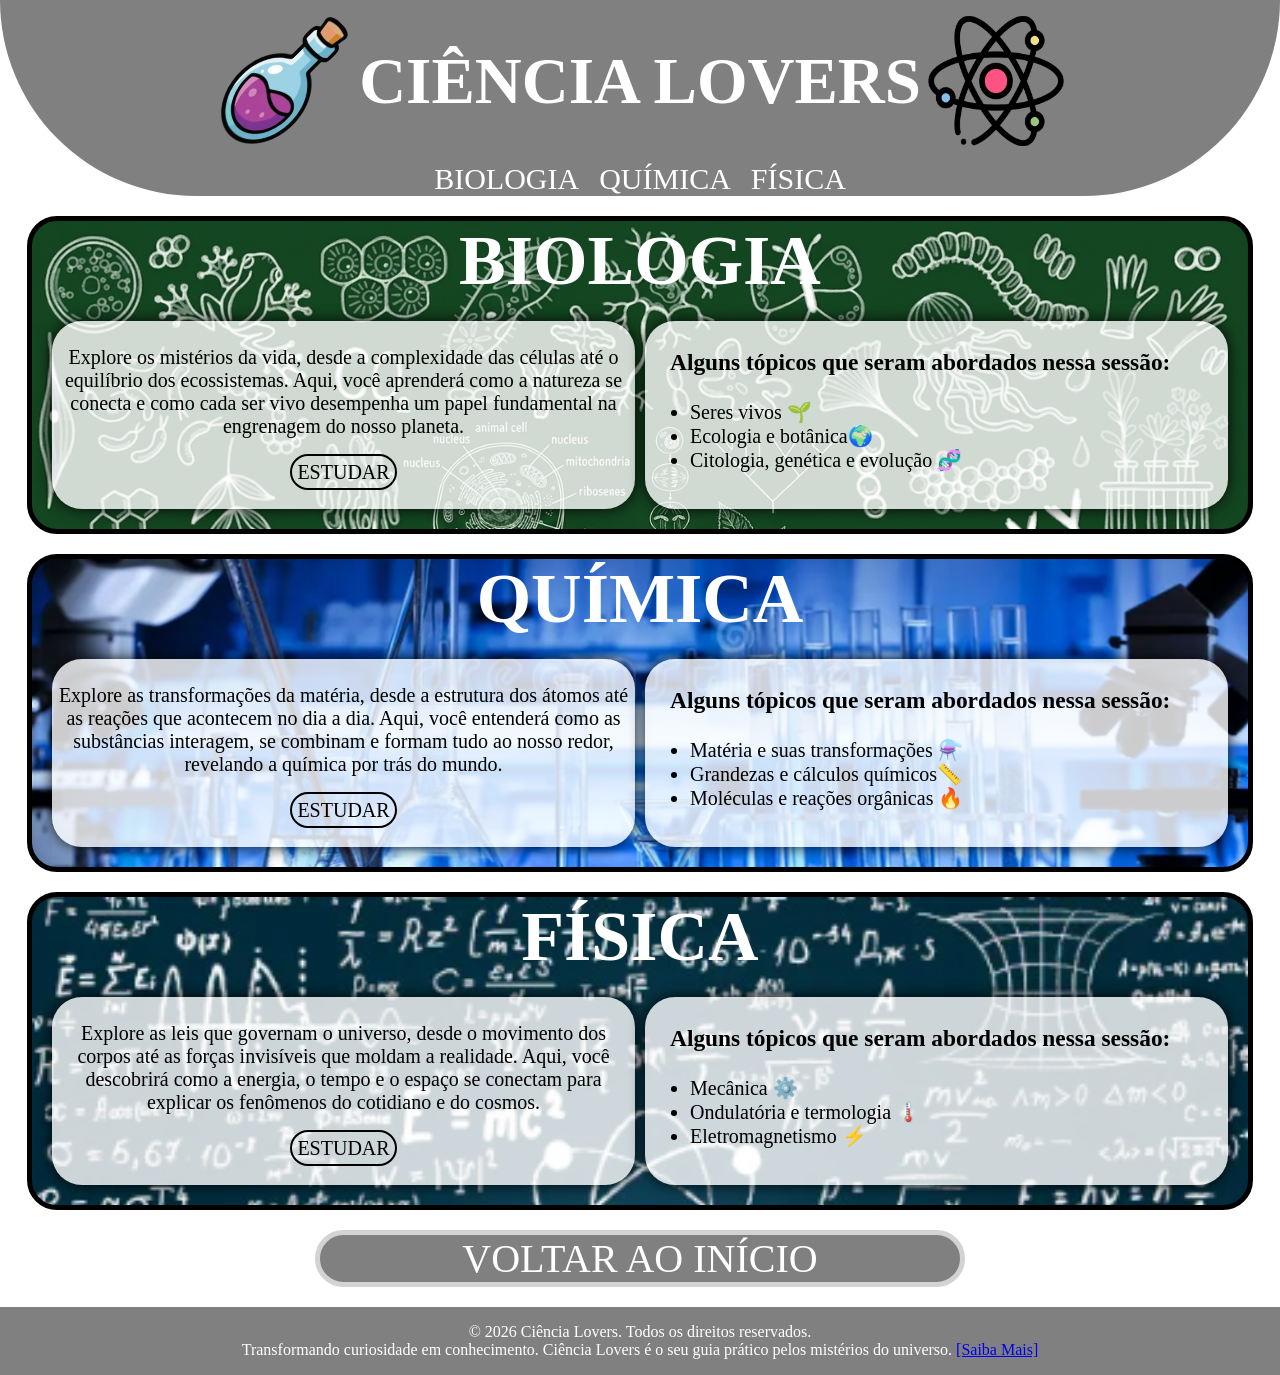
==== commit acd85540: "r" ====
--- a/index.html
+++ b/index.html
@@ -10,15 +10,17 @@
 
 <body>
     <header>
+        <div class="topo">
         <img src="Poçãos.png" alt="Foto poção" class="Img1">
         <h1 id="inicio">Ciência Lovers</h1>
         <img src="Átomo.png" alt="Foto átomo">
+        </div>
+        <nav class="materias1">
+            <a href="#bio" class="materias b">Biologia</a>
+            <a href="#qui" class="materias q">Química</a>
+            <a href="#fis" class="materias f">Física</a>
+        </nav>
     </header>
-    <nav>
-        <a href="#bio" class="materias b">Biologia</a>
-        <a href="#qui" class="materias q">Química</a>
-        <a href="#fis" class="materias f">Física</a>
-    </nav>
     <section class="secao biologia" id="bio">
         <h2 class="titulo">BIOLOGIA</h2>
         <div class="conteudo">
@@ -91,8 +93,8 @@
         <a href="#inicio" class="botaovoltar">Voltar ao início</a>
     </div>
     <footer>
-        <p> &copy 2026 Ciência Lovers. Todos os direitos reservados. </p>
-        <p>Transformando curiosidade em conhecimento. Ciência Lovers é o seu guia prático pelos mistérios do universo. <a href="saiba-mais.html">[Saiba Mais]</a>
+        <p> &copy 2026 Ciência Lovers. Todos os direitos reservados. <br>Transformando curiosidade em conhecimento.
+            Ciência Lovers é o seu guia prático pelos mistérios do universo. <a href="saiba-mais.html">[Saiba Mais]</a>
         </p>
     </footer>
 </body>
--- a/style.css
+++ b/style.css
@@ -1,18 +1,29 @@
 body {
-    background: linear-gradient(90deg, #a5ffe7, #fff, #a5ffe7);
+    background: white;
+    margin: 0;
 }
 
 /* CABEÇALHO */
 
 header {
+    background-color: gray;
+    border: 0 0 5px 5px solid lightgray;
+    border-radius: 0 0 200px 200px;
+}
+.topo {
     display: flex;
     justify-content: center;
-    align-items: center;
-    background-color: skyblue;
-    border: 5px solid rgba(98, 179, 245, 1);
-    border-radius: 75px
-}
-
+}
+.materias1 {
+    display: flex;
+    flex-direction: row;
+    justify-content: center;
+    gap: 20px;
+}
+nav {
+    display: flex;
+    flex-direction: column;
+}
 header h1 {
     font-size: 65px;
     text-transform: uppercase;
@@ -37,44 +48,17 @@
 
 .b:link,
 .b:visited {
-    color: purple
+    color: white
 }
 
 .q:link,
 .q:visited {
-    color: darkgreen
+    color: white
 }
 
 .f:link,
 .f:visited {
-    color: orange
-}
-
-nav {
-    display: block;
-    align-items: center;
-    text-align: center;
-    background-color: skyblue;
-    border: 5px solid rgba(98, 179, 245, 1);
-    border-radius: 75px;
-    width: fit-content;
-    margin-top: 10px;
-    margin-left: auto;
-    margin-right: auto;
-    word-spacing: 50px;
-    padding: 15px 20px 15px 20px;
-}
-
-.biologia {
-    background-color: orchid;
-}
-
-.quimica {
-    background-color: greenyellow;
-}
-
-.fisica {
-    background-color: orange;
+    color: white
 }
 
 /* SESSÃO */
@@ -157,21 +141,21 @@
     background-image: url('bio.png');
     background-repeat: no-repeat;
     background-size: cover;
-    border: 5px solid purple;
+    border: 5px solid black;
 }
 
 .quimica {
     background-image: url('quimica2.png');
     background-repeat: no-repeat;
     background-size: cover;
-    border: 5px solid darkgreen;
+    border: 5px solid black;
 }
 
 .fisica {
     background-image: url('fis.png');
     background-repeat: no-repeat;
     background-size: cover;
-    border: 5px solid orange;
+    border: 5px solid black;
 }
 
 .topicos {
@@ -182,8 +166,8 @@
 .voltar {
     margin-top: 20px;
     text-align: center;
-    background-color: skyblue;
-    border: 5px solid rgba(98, 179, 245, 1);
+    background-color: gray;
+    border: 5px solid lightgray;
     border-radius: 75px;
     width: 50%;
     margin-left: auto;
@@ -201,9 +185,12 @@
 footer {
     margin-top: 20px;
     text-align: center;
-    background-color: skyblue;
-    border: 5px solid rgba(98, 179, 245, 1);
-    border-radius: 75px;
+    background-color: grey;
+    width: 100%;
+    display: flex;
+    align-items: center;
+    justify-content: center;
+    color: white;
 }
 
 /* CONFIURAÇÕES PARA TELA DE CELULAR */
@@ -211,9 +198,11 @@
 @media (max-width: 768px) {
 
     header h1 {
-        font-size: 25px;
-    }
-
+        font-size: 35px;
+    }
+    .materias {
+        font-size: 23px;
+    }
     header img {
         width: 50px;
     }
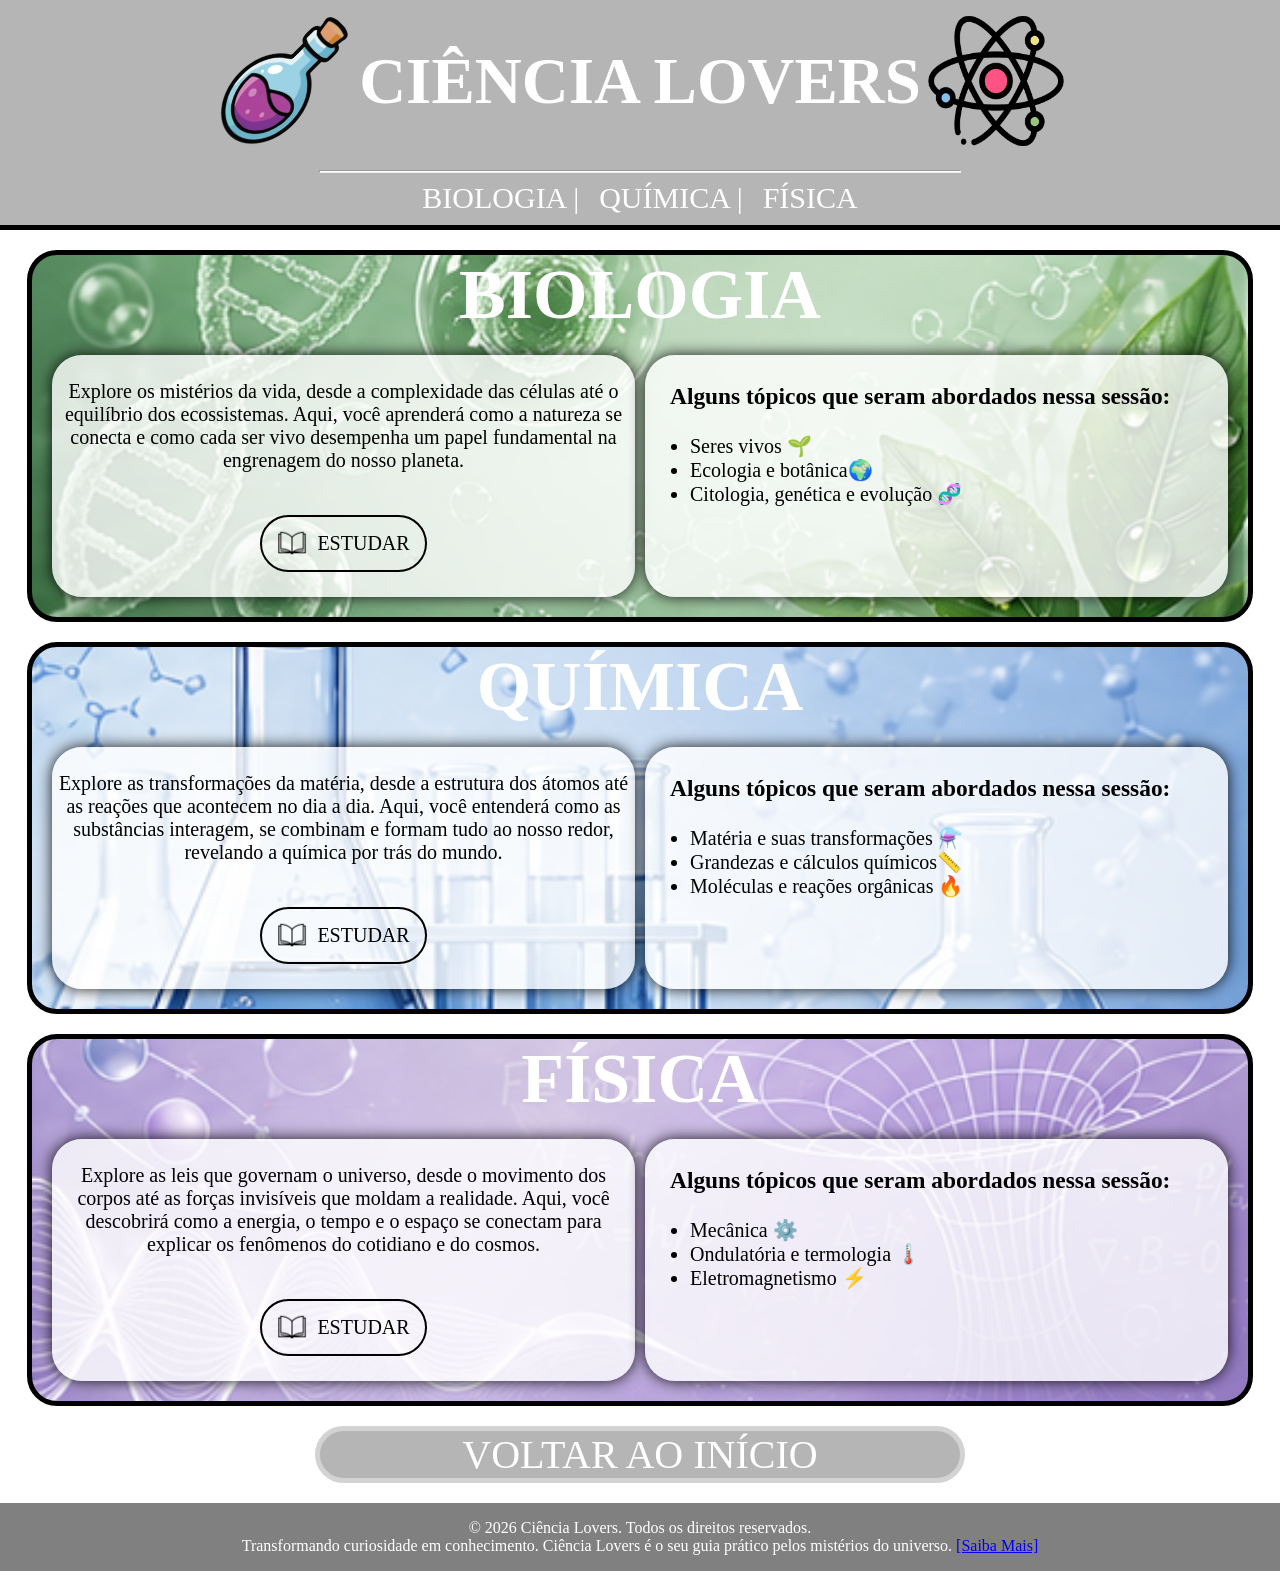
==== commit c76f53d0: "eita" ====
--- a/index.html
+++ b/index.html
@@ -15,9 +15,10 @@
         <h1 id="inicio">Ciência Lovers</h1>
         <img src="Átomo.png" alt="Foto átomo">
         </div>
+        <hr style="background-color: white; height: 0.9px; width: 50%">
         <nav class="materias1">
-            <a href="#bio" class="materias b">Biologia</a>
-            <a href="#qui" class="materias q">Química</a>
+            <a href="#bio" class="materias b">Biologia |</a>
+            <a href="#qui" class="materias q">Química  | </a>
             <a href="#fis" class="materias f">Física</a>
         </nav>
     </header>
@@ -30,7 +31,10 @@
                         equilíbrio dos ecossistemas. Aqui, você aprenderá como a natureza se
                         conecta e como cada ser vivo desempenha um papel fundamental na
                         engrenagem do nosso planeta. <br><br>
+                        <div class="botaolivro">
+                        <img src="livro.webp" class="livro">
                         <a href="biologia.html" class="estudar1">ESTUDAR</a>
+                        </div>
                     </p>
                 </div>
                 <div class="caixa2">
@@ -52,7 +56,10 @@
                     <p>Explore as transformações da matéria, desde a estrutura dos átomos até as reações que acontecem
                         no dia a dia. Aqui, você entenderá como as substâncias interagem, se combinam e formam tudo ao
                         nosso redor, revelando a química por trás do mundo. <br><br>
-                        <a href="quimica.html" class="estudar2">ESTUDAR</a>
+                        <div class="botaolivro">
+                            <img src="livro.webp" class="livro">
+                           <a href="quimica.html" class="estudar2">ESTUDAR</a> 
+                        </div>
                     </p>
                 </div>
                 <div class="caixa2">
@@ -74,7 +81,11 @@
                     <p>Explore as leis que governam o universo, desde o movimento dos corpos até as forças invisíveis
                         que moldam a realidade. Aqui, você descobrirá como a energia, o tempo e o espaço se conectam
                         para explicar os fenômenos do cotidiano e do cosmos. <br><br>
-                        <a href="fisica.html" class="estudar3">ESTUDAR</a>
+                        <div class="botaolivro">
+                            <img src="livro.webp" class="livro">
+                            <a href="fisica.html" class="estudar3">ESTUDAR</a>
+                        </div>
+                        
                     </p>
 
                 </div>
--- a/style.css
+++ b/style.css
@@ -1,29 +1,33 @@
 body {
-    background: white;
+    background-color: white;
     margin: 0;
 }
 
 /* CABEÇALHO */
 
 header {
-    background-color: gray;
-    border: 0 0 5px 5px solid lightgray;
-    border-radius: 0 0 200px 200px;
-}
+    background-color: rgba(158, 158, 158, 0.76);
+    border-bottom: 5px solid black;
+}
+
 .topo {
     display: flex;
     justify-content: center;
 }
+
 .materias1 {
     display: flex;
     flex-direction: row;
     justify-content: center;
     gap: 20px;
-}
+    padding-bottom: 10px;
+}
+
 nav {
     display: flex;
     flex-direction: column;
 }
+
 header h1 {
     font-size: 65px;
     text-transform: uppercase;
@@ -62,6 +66,24 @@
 }
 
 /* SESSÃO */
+.botaolivro {
+    display: flex;
+    align-items: center;
+    justify-content: center;
+    text-decoration: none;
+    color: black;
+    border: 2px solid;
+    border-radius: 30px;
+    padding: 5px;
+    gap: 0;
+    width: fit-content;
+    margin: auto;
+}
+
+.livro {
+    width: 30px;
+    padding-left: 10px;
+}
 
 .secao {
     margin-top: 20px;
@@ -104,9 +126,7 @@
 .estudar3 {
     text-decoration: none;
     color: black;
-    border: 2px solid;
-    border-radius: 30px;
-    padding: 5px;
+    padding: 10px;
 }
 
 .estudar1 {
@@ -138,23 +158,26 @@
 }
 
 .biologia {
-    background-image: url('bio.png');
+    background-image: url('biologia.png');
     background-repeat: no-repeat;
     background-size: cover;
     border: 5px solid black;
+    background-position-y: center;
 }
 
 .quimica {
-    background-image: url('quimica2.png');
+    background-image: url('quimica.png');
     background-repeat: no-repeat;
     background-size: cover;
+    background-position-y: center;
     border: 5px solid black;
 }
 
 .fisica {
-    background-image: url('fis.png');
+    background-image: url('fisica.png');
     background-repeat: no-repeat;
     background-size: cover;
+    background-position-y: center;
     border: 5px solid black;
 }
 
@@ -166,7 +189,7 @@
 .voltar {
     margin-top: 20px;
     text-align: center;
-    background-color: gray;
+    background-color: rgba(158, 158, 158, 0.76);
     border: 5px solid lightgray;
     border-radius: 75px;
     width: 50%;
@@ -200,9 +223,11 @@
     header h1 {
         font-size: 35px;
     }
+
     .materias {
         font-size: 23px;
     }
+
     header img {
         width: 50px;
     }
